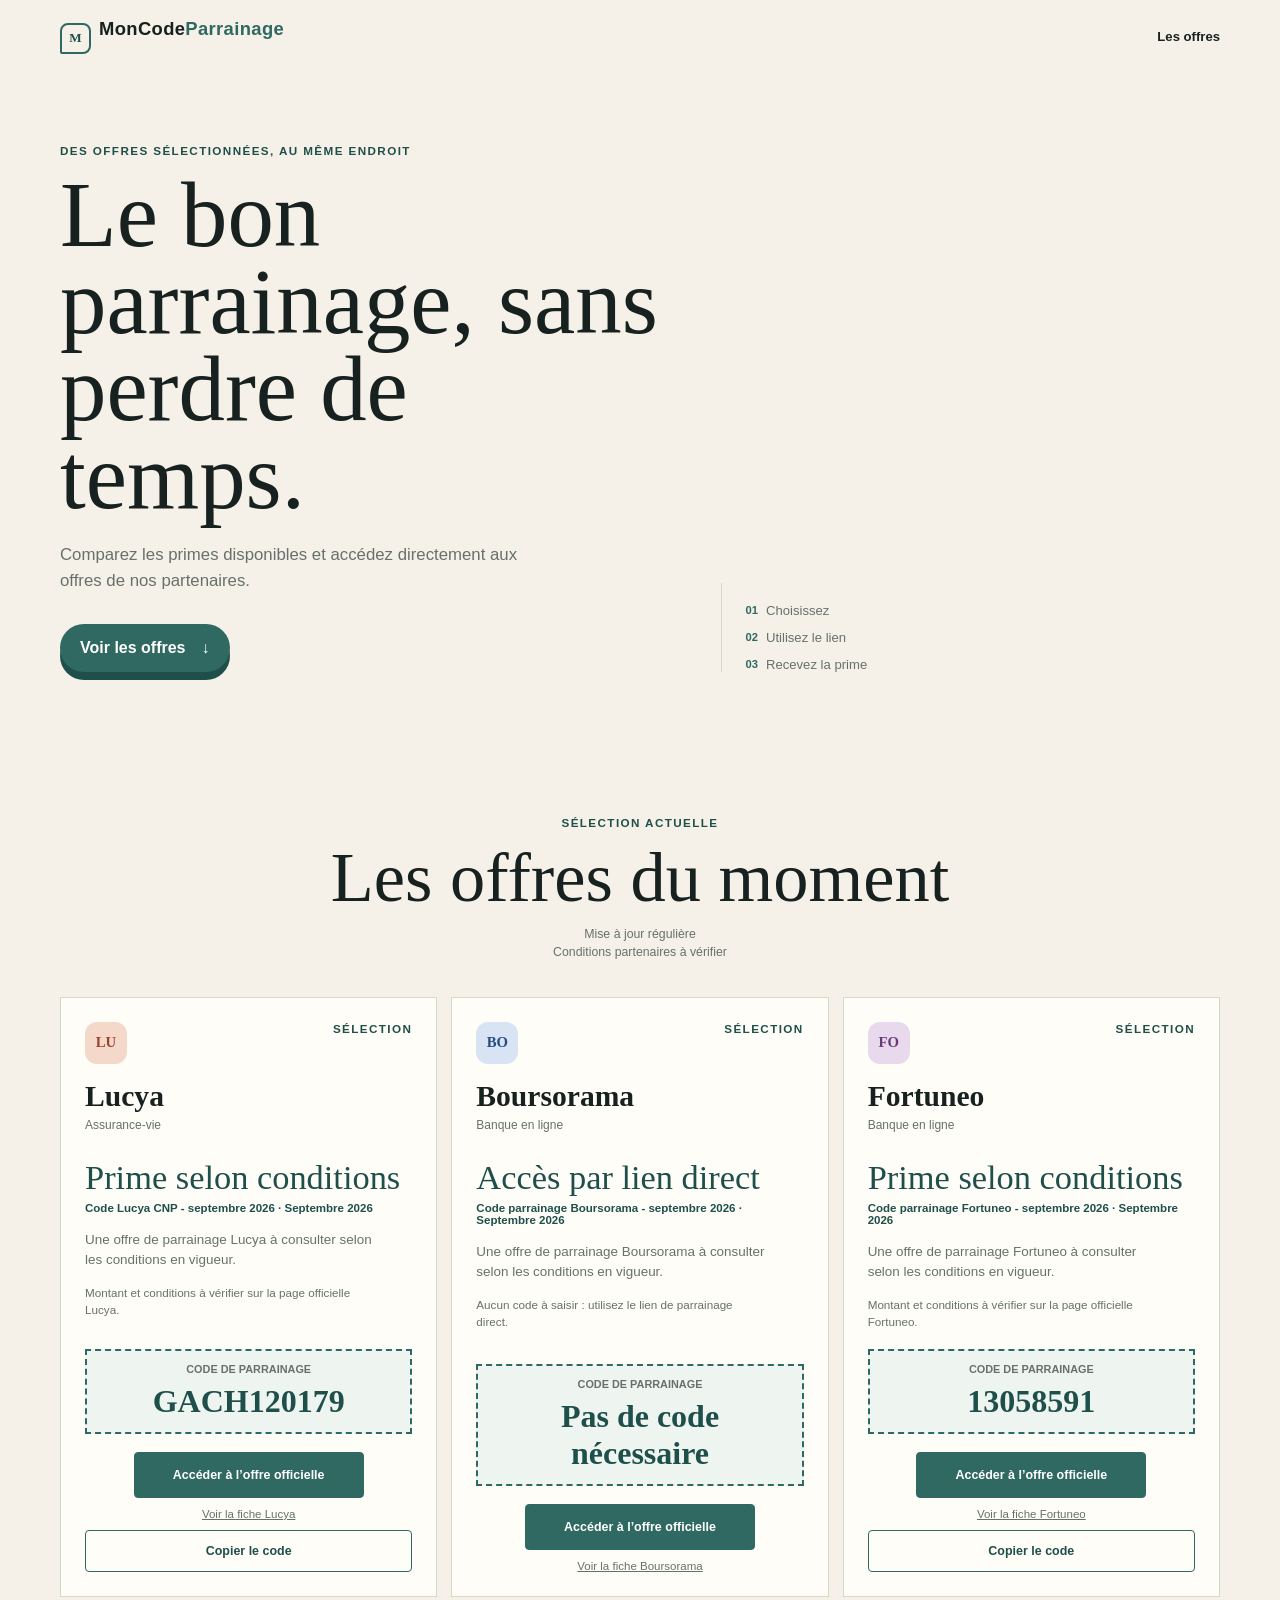
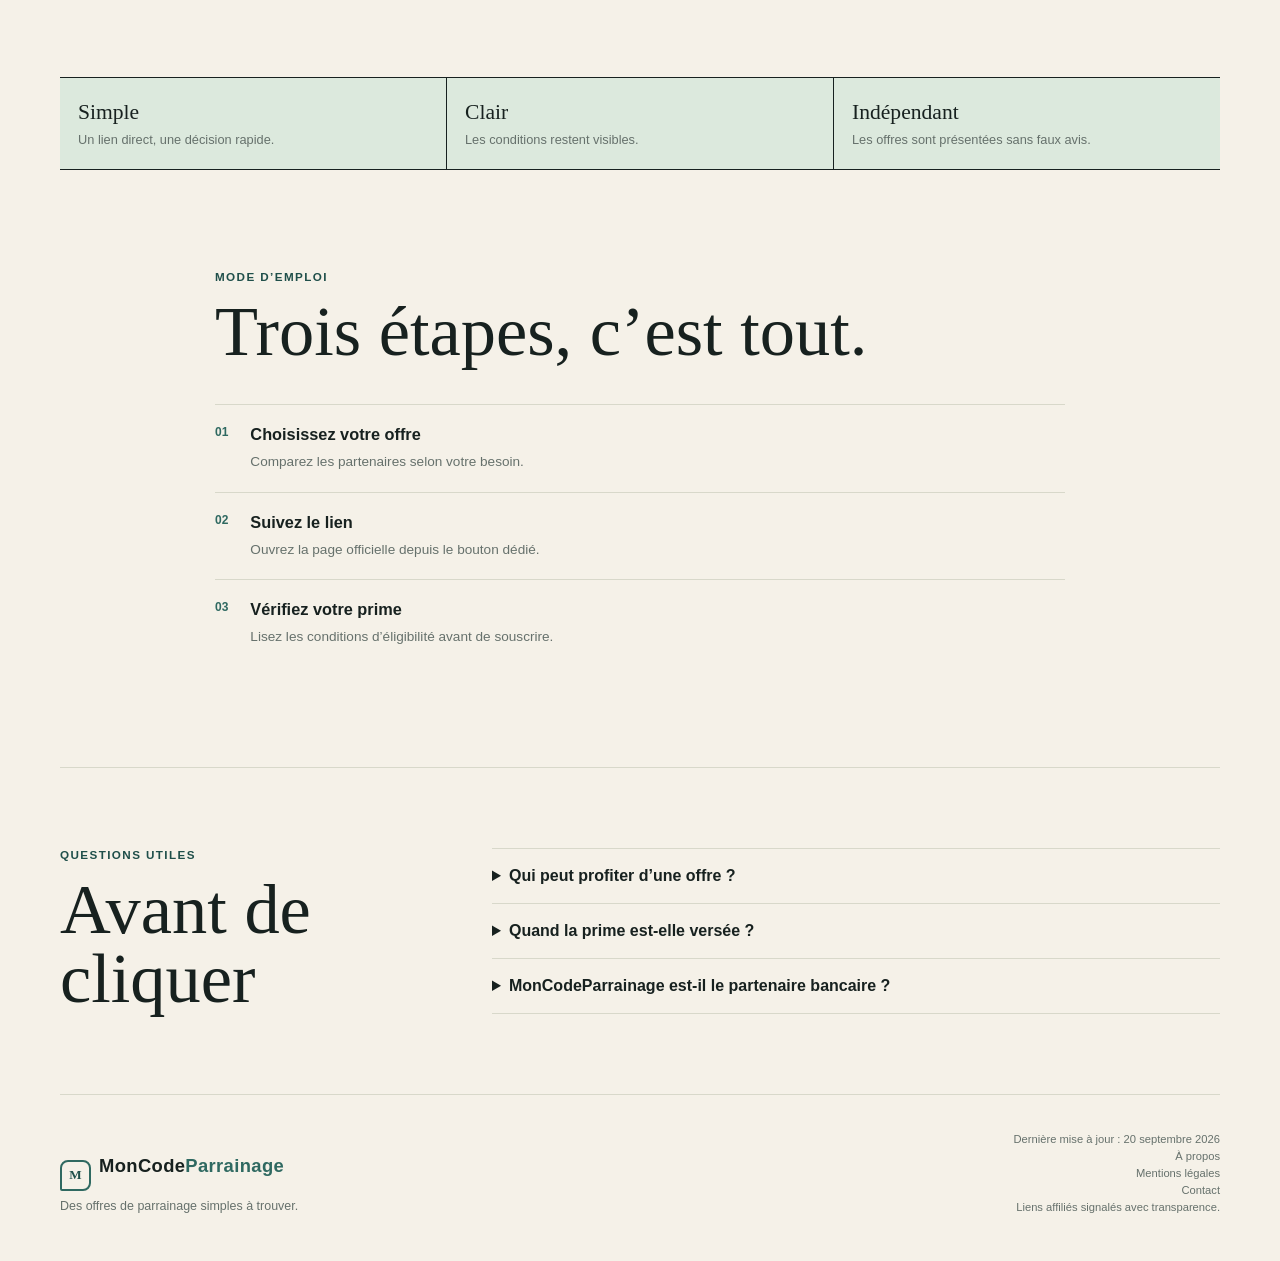
==== index.html @ 613544d9 "Initial version du site" ====
<!doctype html>
<html lang="fr">
  <head>
    <meta charset="utf-8">
    <meta name="viewport" content="width=device-width, initial-scale=1">
    <title>Parrainage bancaire : primes et offres de bienvenue | MonCodeParrainage</title>
    <meta name="description" content="Comparez les offres de parrainage bancaire disponibles : primes de bienvenue, liens et codes pour ouvrir votre compte auprès de partenaires sélectionnés.">
    <meta name="robots" content="index, follow">
    <meta name="theme-color" content="#f5f1e8">
    <link rel="canonical" href="https://moncodeparrainage.fr/">
    <meta property="og:type" content="website">
    <meta property="og:locale" content="fr_FR">
    <meta property="og:title" content="Parrainage bancaire : primes et offres de bienvenue">
    <meta property="og:description" content="Trouvez rapidement une offre de parrainage bancaire adaptée à votre projet.">
    <meta property="og:url" content="https://moncodeparrainage.fr/">
    <meta name="twitter:card" content="summary">
    <link rel="stylesheet" href="styles.css?v=2">
    <script type="module" src="script.js"></script>
  </head>
  <body>
    <header class="site-header">
      <a class="brand" href="./" aria-label="MonCodeParrainage, accueil">MonCode<span>Parrainage</span></a>
      <nav aria-label="Navigation principale"><a href="#offres">Les offres</a></nav>
    </header>

    <main>
      <section class="hero" aria-labelledby="page-title">
        <div class="hero__content">
          <p class="eyebrow">Des offres sélectionnées, au même endroit</p>
          <h1 id="page-title">Le bon parrainage, sans perdre de temps.</h1>
          <p class="hero__lead">Comparez les primes disponibles et accédez directement aux offres de nos partenaires.</p>
          <a class="button button--primary" href="#offres">Voir les offres <span aria-hidden="true">↓</span></a>
        </div>
        <div class="hero__path" aria-label="Fonctionnement en trois étapes">
          <span><b>01</b> Choisissez</span><span><b>02</b> Utilisez le lien</span><span><b>03</b> Recevez la prime</span>
        </div>
      </section>

      <section class="offers-section" id="offres" aria-labelledby="offers-title">
        <div class="section-heading"><div><p class="eyebrow">Sélection actuelle</p><h2 id="offers-title">Les offres du moment</h2></div><p class="section-heading__note">Mise à jour régulière<br>Conditions partenaires à vérifier</p></div>
        <div class="offers-grid" id="offers-list" aria-live="polite"></div>
        <noscript><p class="notice">Activez JavaScript pour afficher les offres disponibles.</p></noscript>
      </section>

      <section class="trust-strip" aria-label="Engagements de MonCodeParrainage">
        <div><strong>Simple</strong><span>Un lien direct, une décision rapide.</span></div><div><strong>Clair</strong><span>Les conditions restent visibles.</span></div><div><strong>Indépendant</strong><span>Les offres sont présentées sans faux avis.</span></div>
      </section>

      <section class="how-section" aria-labelledby="how-title"><p class="eyebrow">Mode d’emploi</p><h2 id="how-title">Trois étapes, c’est tout.</h2>
        <ol class="steps"><li><span>01</span><div><h3>Choisissez votre offre</h3><p>Comparez les partenaires selon votre besoin.</p></div></li><li><span>02</span><div><h3>Suivez le lien</h3><p>Ouvrez la page officielle depuis le bouton dédié.</p></div></li><li><span>03</span><div><h3>Vérifiez votre prime</h3><p>Lisez les conditions d’éligibilité avant de souscrire.</p></div></li></ol>
      </section>

      <section class="faq-section" aria-labelledby="faq-title"><div><p class="eyebrow">Questions utiles</p><h2 id="faq-title">Avant de cliquer</h2></div><div class="faq-list">
        <details><summary>Qui peut profiter d’une offre ?</summary><p>L’éligibilité dépend de chaque partenaire, du statut de nouveau client et des conditions de l’opération. Consultez toujours la page officielle.</p></details>
        <details><summary>Quand la prime est-elle versée ?</summary><p>Le délai et les étapes à respecter varient selon le partenaire. Les conditions officielles font foi.</p></details>
        <details><summary>MonCodeParrainage est-il le partenaire bancaire ?</summary><p>Non. MonCodeParrainage référence des liens de parrainage et peut percevoir une rémunération. La souscription s’effectue directement auprès du partenaire.</p></details>
      </div></section>
    </main>

    <footer class="site-footer"><div><a class="brand" href="./">MonCode<span>Parrainage</span></a><p>Des offres de parrainage simples à trouver.</p></div><div class="footer-meta"><span>Dernière mise à jour : <time datetime="2026-09-20">20 septembre 2026</time></span><a href="a-propos/">À propos</a><a href="mentions-legales/">Mentions légales</a><a href="contact/">Contact</a><span>Liens affiliés signalés avec transparence.</span></div></footer>
  </body>
</html>
---- styles.css ----
:root {
  --ink: #17211f;
  --muted: #66716c;
  --paper: #f5f1e8;
  --surface: #fffdf8;
  --line: #d8d8ca;
  --accent: #2f6961;
  --accent-dark: #1f4f4a;
  --mint: #dce9dd;
  --max-width: 1160px;
  font-family: "Trebuchet MS", "Segoe UI", sans-serif;
  color: var(--ink);
  background: var(--paper);
  font-synthesis: none;
}

* { box-sizing: border-box; }
html { scroll-behavior: smooth; }
body { margin: 0; background: var(--paper); }
a { color: inherit; }
.site-header, main > section, .site-footer { width: min(calc(100% - 40px), var(--max-width)); margin-inline: auto; }
.site-header { display: flex; align-items: center; justify-content: space-between; min-height: 72px; }
.brand { color: var(--ink); font-size: 1.15rem; font-weight: 800; letter-spacing: .02em; text-decoration: none; }
.brand::before { display: inline-grid; width: 27px; height: 27px; margin-right: 8px; place-items: center; border: 2px solid var(--accent); border-radius: 8px 8px 8px 2px; color: var(--accent-dark); content: "M"; font-family: Georgia, serif; font-size: .82rem; vertical-align: -7px; }
.brand span { color: var(--accent); }
nav a { font-size: .82rem; font-weight: 700; text-decoration: none; }
.eyebrow { margin: 0 0 14px; color: var(--accent-dark); font-size: .73rem; font-weight: 800; letter-spacing: .12em; text-transform: uppercase; }
h1, h2, h3, p { margin-top: 0; }
h1, h2 { font-family: Georgia, serif; font-weight: 400; letter-spacing: 0; }
h1 { max-width: 720px; margin-bottom: 22px; font-size: clamp(2.6rem, 10vw, 5.8rem); line-height: .94; }
h2 { margin-bottom: 0; font-size: clamp(2.25rem, 6vw, 4.4rem); line-height: .98; }
h3 { margin-bottom: 8px; font-size: 1.02rem; }
.hero { display: grid; gap: 50px; min-height: min(650px, calc(100vh - 72px)); align-content: center; padding-block: 72px 64px; }
.hero__lead { max-width: 470px; margin-bottom: 30px; color: var(--muted); font-size: 1.05rem; line-height: 1.55; }
.button { display: inline-flex; align-items: center; justify-content: center; min-height: 48px; padding: 0 20px; border: 0; border-radius: 999px; font-weight: 800; text-decoration: none; }
.button--primary { gap: 16px; color: #fff; background: var(--accent); box-shadow: 0 8px 0 var(--accent-dark); }
.button--primary:hover, .button--primary:focus-visible { background: var(--accent-dark); }
.button--primary:active { transform: translateY(3px); box-shadow: 0 5px 0 var(--accent-dark); }
.hero__path { display: flex; flex-wrap: wrap; gap: 12px 24px; padding-top: 20px; border-top: 1px solid var(--line); color: var(--muted); font-size: .82rem; }
.hero__path span { display: flex; gap: 8px; align-items: center; }
.hero__path b { color: var(--accent); font-size: .7rem; }
.offers-section { padding-block: 80px; }
.section-heading { display: flex; flex-direction: column; align-items: center; gap: 14px; margin-bottom: 30px; text-align: center; }
.section-heading__note { margin-bottom: 5px; color: var(--muted); font-size: .77rem; line-height: 1.45; text-align: center; }
.offers-grid { display: grid; gap: 14px; }
.offer-card { display: flex; min-height: 310px; flex-direction: column; align-items: stretch; justify-content: space-between; padding: 24px; background: var(--surface); border: 1px solid var(--line); text-align: left; }
.offer-card__top { display: flex; align-items: start; justify-content: space-between; gap: 16px; }
.offer-card__top { width: 100%; }
.offer-card__top > div { flex: 1; }
.partner-mark { display: inline-grid; width: 42px; height: 42px; margin-bottom: 16px; place-items: center; border-radius: 12px; background: var(--mint); color: var(--ink); font-family: Georgia, serif; font-size: .92rem; font-weight: 700; }
.partner-mark--lucya { background: #f4d8ca; color: #9c432f; }
.partner-mark--boursorama { background: #d8e4f4; color: #234d80; }
.partner-mark--fortuneo { background: #e8d9ed; color: #6b3b78; }
.offer-card__name { margin-bottom: 5px; font-family: Georgia, serif; font-size: 1.85rem; }
.offer-card__category { margin: 0; color: var(--muted); font-size: .75rem; }
.offer-card__number { margin: 28px 0 8px; color: var(--accent-dark); font-family: Georgia, serif; font-size: 2.15rem; line-height: 1; }
.offer-card__period { margin-bottom: 16px; color: var(--accent-dark); font-size: .72rem; font-weight: 800; }
.offer-card__description, .offer-card__conditions { max-width: 290px; color: var(--muted); font-size: .84rem; line-height: 1.5; }
.offer-card__conditions { margin-bottom: 18px; font-size: .73rem; }
.offer-card__code-panel { display: flex; width: 100%; min-height: 76px; flex-direction: column; align-items: center; justify-content: center; gap: 8px; margin: auto 0 18px; padding: 12px 14px; border: 2px dashed var(--accent); background: #eef5f0; text-align: center; }
.offer-card__code-label { color: var(--muted); font-size: .68rem; font-weight: 800; text-transform: uppercase; }
.offer-card__code { color: var(--accent-dark); font-family: Georgia, serif; font-size: clamp(1.35rem, 6vw, 2rem); text-align: center; overflow-wrap: anywhere; }
.offer-card__action { display: flex; width: min(100%, 230px); min-height: 46px; align-items: center; justify-content: center; margin-inline: auto; padding: 0 14px; border: 1px solid var(--accent); border-radius: 4px; background: var(--accent); color: #fff; font: inherit; font-size: .78rem; font-weight: 800; text-align: center; text-decoration: none; }
.offer-card__action:not([aria-disabled="true"]):hover, .offer-card__action:not([aria-disabled="true"]):focus-visible { background: var(--accent-dark); border-color: var(--accent-dark); }
.offer-card__action[aria-disabled="true"] { cursor: not-allowed; opacity: .55; }
.offer-card__details { display: block; margin-top: 10px; color: var(--muted); font-size: .72rem; text-align: center; }
.code-button { display: block; width: 100%; min-height: 42px; margin: 10px auto 0; padding: 5px 8px; border: 1px solid var(--accent); border-radius: 4px; background: transparent; color: var(--accent-dark); font: inherit; font-size: .78rem; font-weight: 800; text-decoration: none; cursor: pointer; }
.code-button:hover, .code-button:focus-visible { background: var(--accent); color: #fff; }
.notice { padding: 20px; border: 1px solid var(--line); color: var(--muted); }
.trust-strip { display: grid; gap: 1px; padding-block: 1px; background: var(--ink); }
.trust-strip > div { display: flex; flex-direction: column; gap: 7px; padding: 22px 18px; background: var(--mint); }
.trust-strip strong { font-family: Georgia, serif; font-size: 1.35rem; font-weight: 400; }
.trust-strip span { color: var(--muted); font-size: .8rem; }
.how-section { padding-block: 100px; }
.steps { display: grid; gap: 0; margin: 38px 0 0; padding: 0; list-style: none; }
.steps li { display: flex; gap: 22px; padding: 20px 0; border-top: 1px solid var(--line); }
.steps li > span { color: var(--accent); font-size: .75rem; font-weight: 800; }
.steps p { margin-bottom: 0; color: var(--muted); font-size: .85rem; line-height: 1.45; }
.faq-section { display: grid; gap: 40px; padding-block: 80px; border-top: 1px solid var(--line); }
.faq-list details { padding: 18px 0; border-top: 1px solid var(--line); }
.faq-list details:last-child { border-bottom: 1px solid var(--line); }
summary { cursor: pointer; font-weight: 800; }
.faq-list p { max-width: 560px; margin: 15px 0 2px; color: var(--muted); font-size: .88rem; line-height: 1.55; }
.detail-main { width: min(calc(100% - 40px), 780px); margin-inline: auto; padding-block: 74px 100px; }
.detail-article h1 { max-width: 760px; margin-bottom: 24px; font-size: clamp(2.7rem, 9vw, 5.6rem); }
.detail-article h2 { margin-top: 64px; margin-bottom: 22px; font-size: clamp(2rem, 5vw, 3.4rem); }
.detail-intro { max-width: 620px; margin-bottom: 36px; color: var(--muted); font-size: 1.08rem; line-height: 1.6; }
.code-hero { display: flex; flex-direction: column; gap: 13px; margin-block: 30px 18px; padding: 26px; border: 2px solid var(--accent); background: #eef5f0; }
.code-hero__label { margin: 0; color: var(--muted); font-size: .75rem; font-weight: 800; letter-spacing: .1em; text-transform: uppercase; }
.code-hero strong { color: var(--accent-dark); font-family: Georgia, serif; font-size: clamp(2.8rem, 14vw, 5.2rem); line-height: .92; text-align: center; white-space: nowrap; }
.code-hero span { color: var(--muted); font-size: .9rem; }
.code-hero button { width: fit-content; min-width: 190px; min-height: 50px; margin-inline: auto; padding-inline: 18px; border: 0; border-radius: 4px; background: var(--accent); color: #fff; font: inherit; font-weight: 800; cursor: pointer; }
.code-hero button:hover, .code-hero button:focus-visible { background: var(--accent-dark); }
.code-hero--link strong { font-size: clamp(2rem, 9vw, 4rem); }
.detail-cta { display: flex; width: fit-content; margin: 0 auto 18px; }
.update-note { color: var(--muted); font-size: .78rem; line-height: 1.5; }
.detail-steps { display: grid; gap: 0; margin: 0; padding: 0; list-style: none; counter-reset: detail-step; }
.detail-steps li { display: grid; grid-template-columns: 42px 1fr; gap: 14px; padding: 17px 0; border-top: 1px solid var(--line); color: var(--muted); line-height: 1.5; counter-increment: detail-step; }
.detail-steps li::before { color: var(--accent); content: counter(detail-step, decimal-leading-zero); font-size: .78rem; font-weight: 800; }
.detail-article > p:not(.eyebrow):not(.detail-intro):not(.update-note) { color: var(--muted); line-height: 1.7; }
.detail-faq { margin-top: 20px; }
.detail-faq h2 { margin-top: 0; }
.footer-meta a { text-decoration: none; }
.site-footer { display: flex; flex-direction: column; gap: 30px; padding-block: 38px 48px; border-top: 1px solid var(--line); }
.site-footer p { margin: 8px 0 0; color: var(--muted); font-size: .78rem; }
.footer-meta { display: flex; flex-direction: column; gap: 5px; color: var(--muted); font-size: .7rem; }
:focus-visible { outline: 3px solid var(--accent); outline-offset: 4px; }
@media (min-width: 700px) {
  .site-header, main > section, .site-footer { width: min(calc(100% - 80px), var(--max-width)); }
  .hero { grid-template-columns: 1.1fr .9fr; align-items: end; }
  .hero__path { align-self: end; flex-direction: column; padding: 20px 0 0 24px; border-top: 0; border-left: 1px solid var(--line); }
  .offers-grid { grid-template-columns: repeat(3, 1fr); }
  .trust-strip { grid-template-columns: repeat(3, 1fr); }
  .how-section { max-width: 850px; margin-inline: auto; }
  .faq-section { grid-template-columns: .7fr 1.3fr; }
  .site-footer { flex-direction: row; align-items: end; justify-content: space-between; }
  .footer-meta { text-align: right; }
  .detail-main { width: min(calc(100% - 80px), 780px); }
}
@media (prefers-reduced-motion: reduce) { html { scroll-behavior: auto; } *, *::before, *::after { transition-duration: .01ms !important; animation-duration: .01ms !important; } }
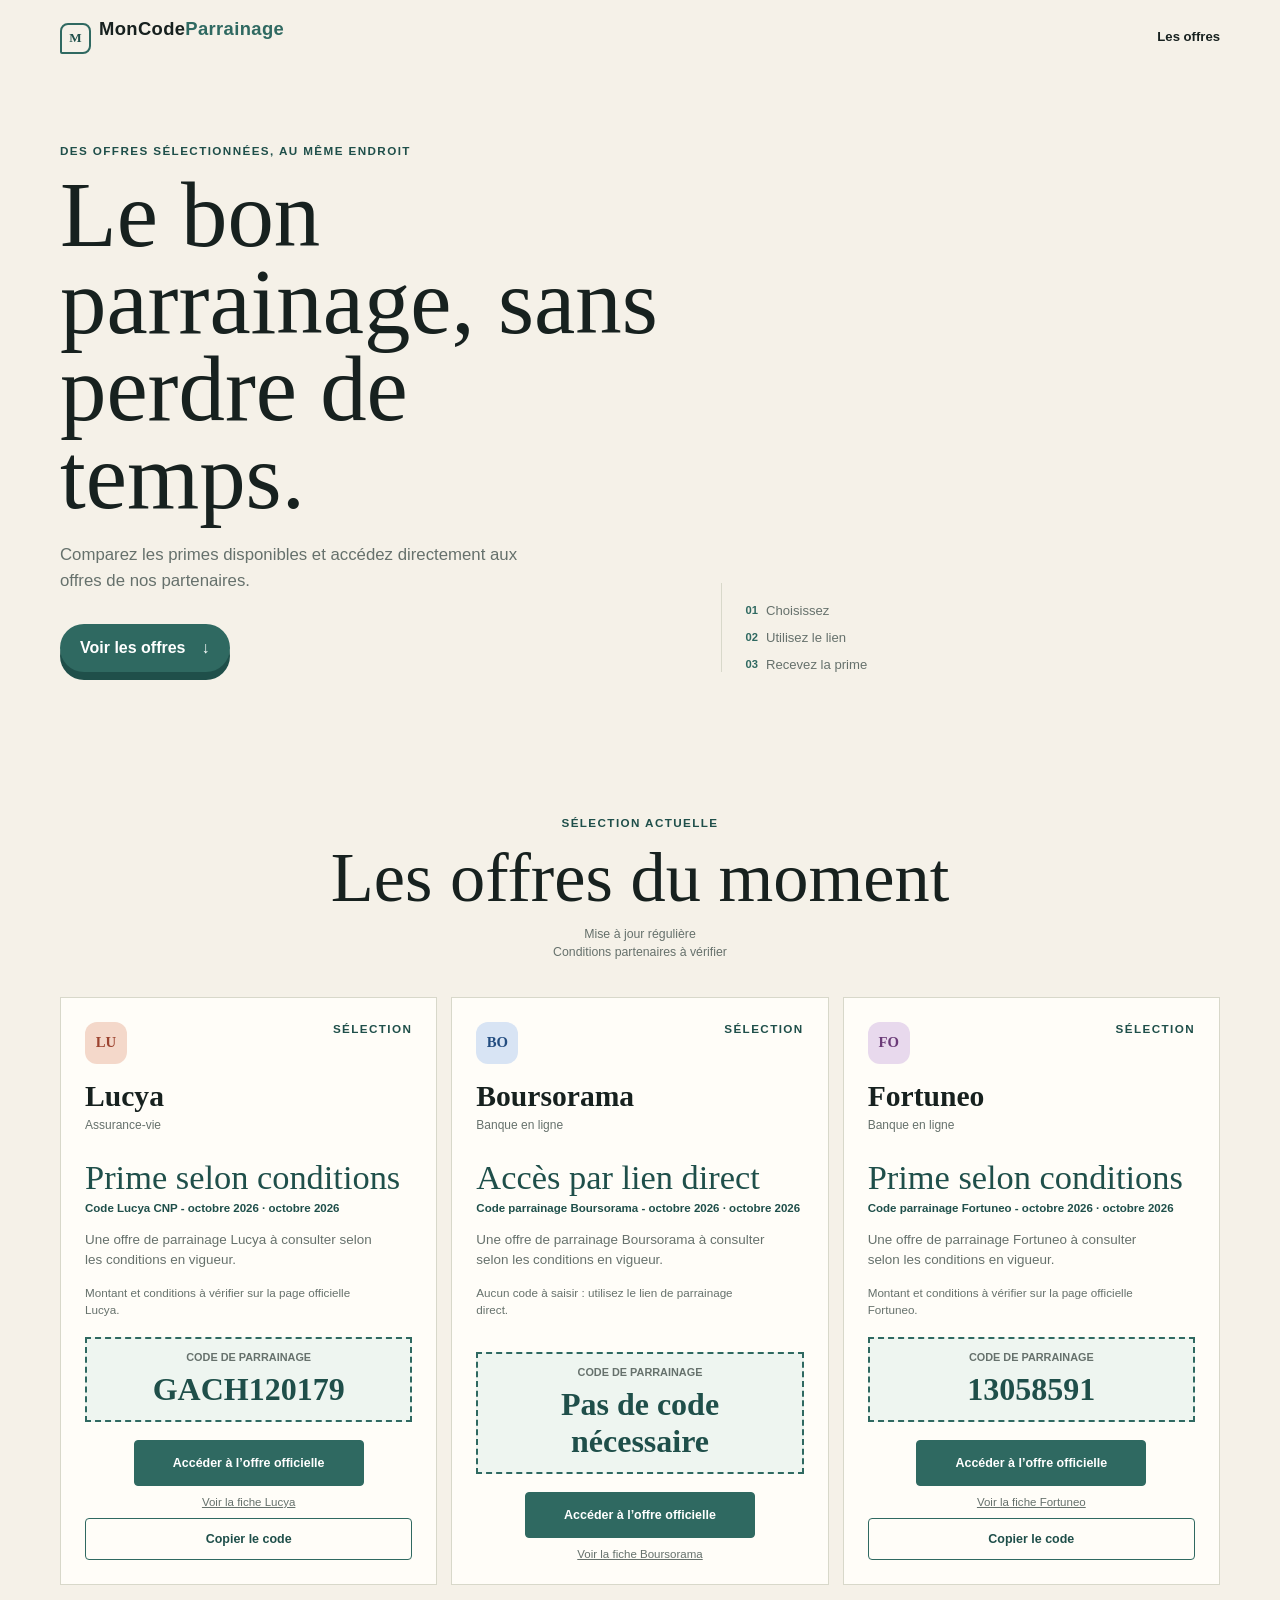
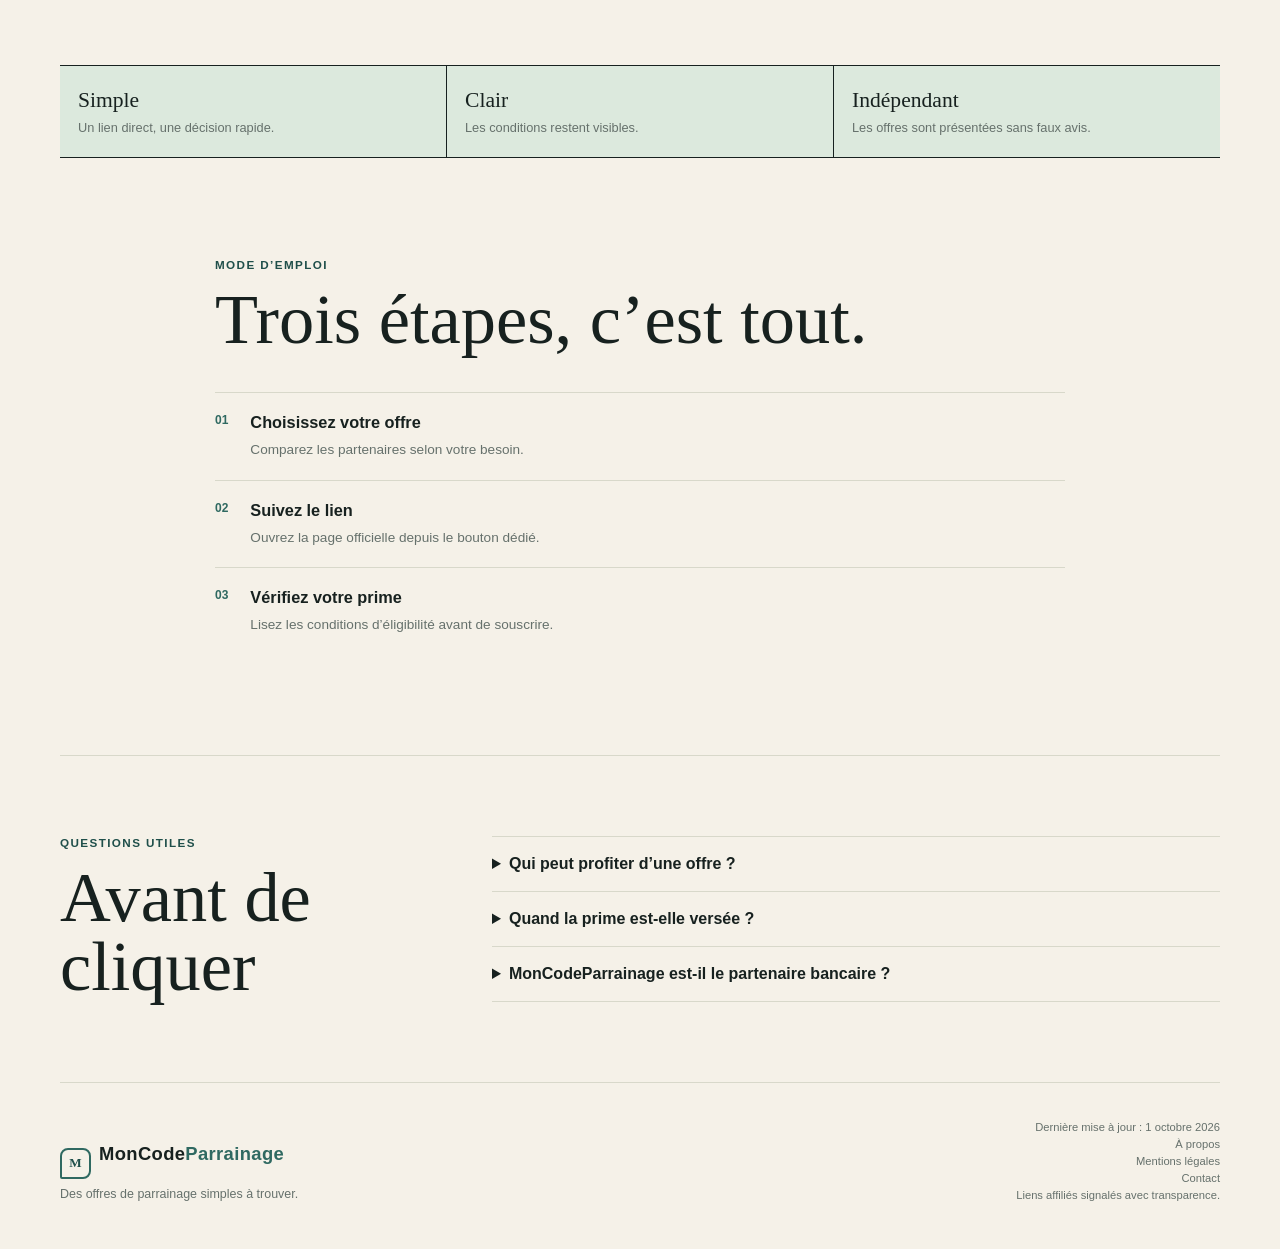
==== commit 791b7218: "chore: actualiser les dates des offres" ====
--- a/index.html
+++ b/index.html
@@ -57,6 +57,6 @@
       </div></section>
     </main>
 
-    <footer class="site-footer"><div><a class="brand" href="./">MonCode<span>Parrainage</span></a><p>Des offres de parrainage simples à trouver.</p></div><div class="footer-meta"><span>Dernière mise à jour : <time datetime="2026-09-20">20 septembre 2026</time></span><a href="a-propos/">À propos</a><a href="mentions-legales/">Mentions légales</a><a href="contact/">Contact</a><span>Liens affiliés signalés avec transparence.</span></div></footer>
+    <footer class="site-footer"><div><a class="brand" href="./">MonCode<span>Parrainage</span></a><p>Des offres de parrainage simples à trouver.</p></div><div class="footer-meta"><span>Dernière mise à jour : <time datetime="2026-10-01">1 octobre 2026</time></span><a href="a-propos/">À propos</a><a href="mentions-legales/">Mentions légales</a><a href="contact/">Contact</a><span>Liens affiliés signalés avec transparence.</span></div></footer>
   </body>
 </html>
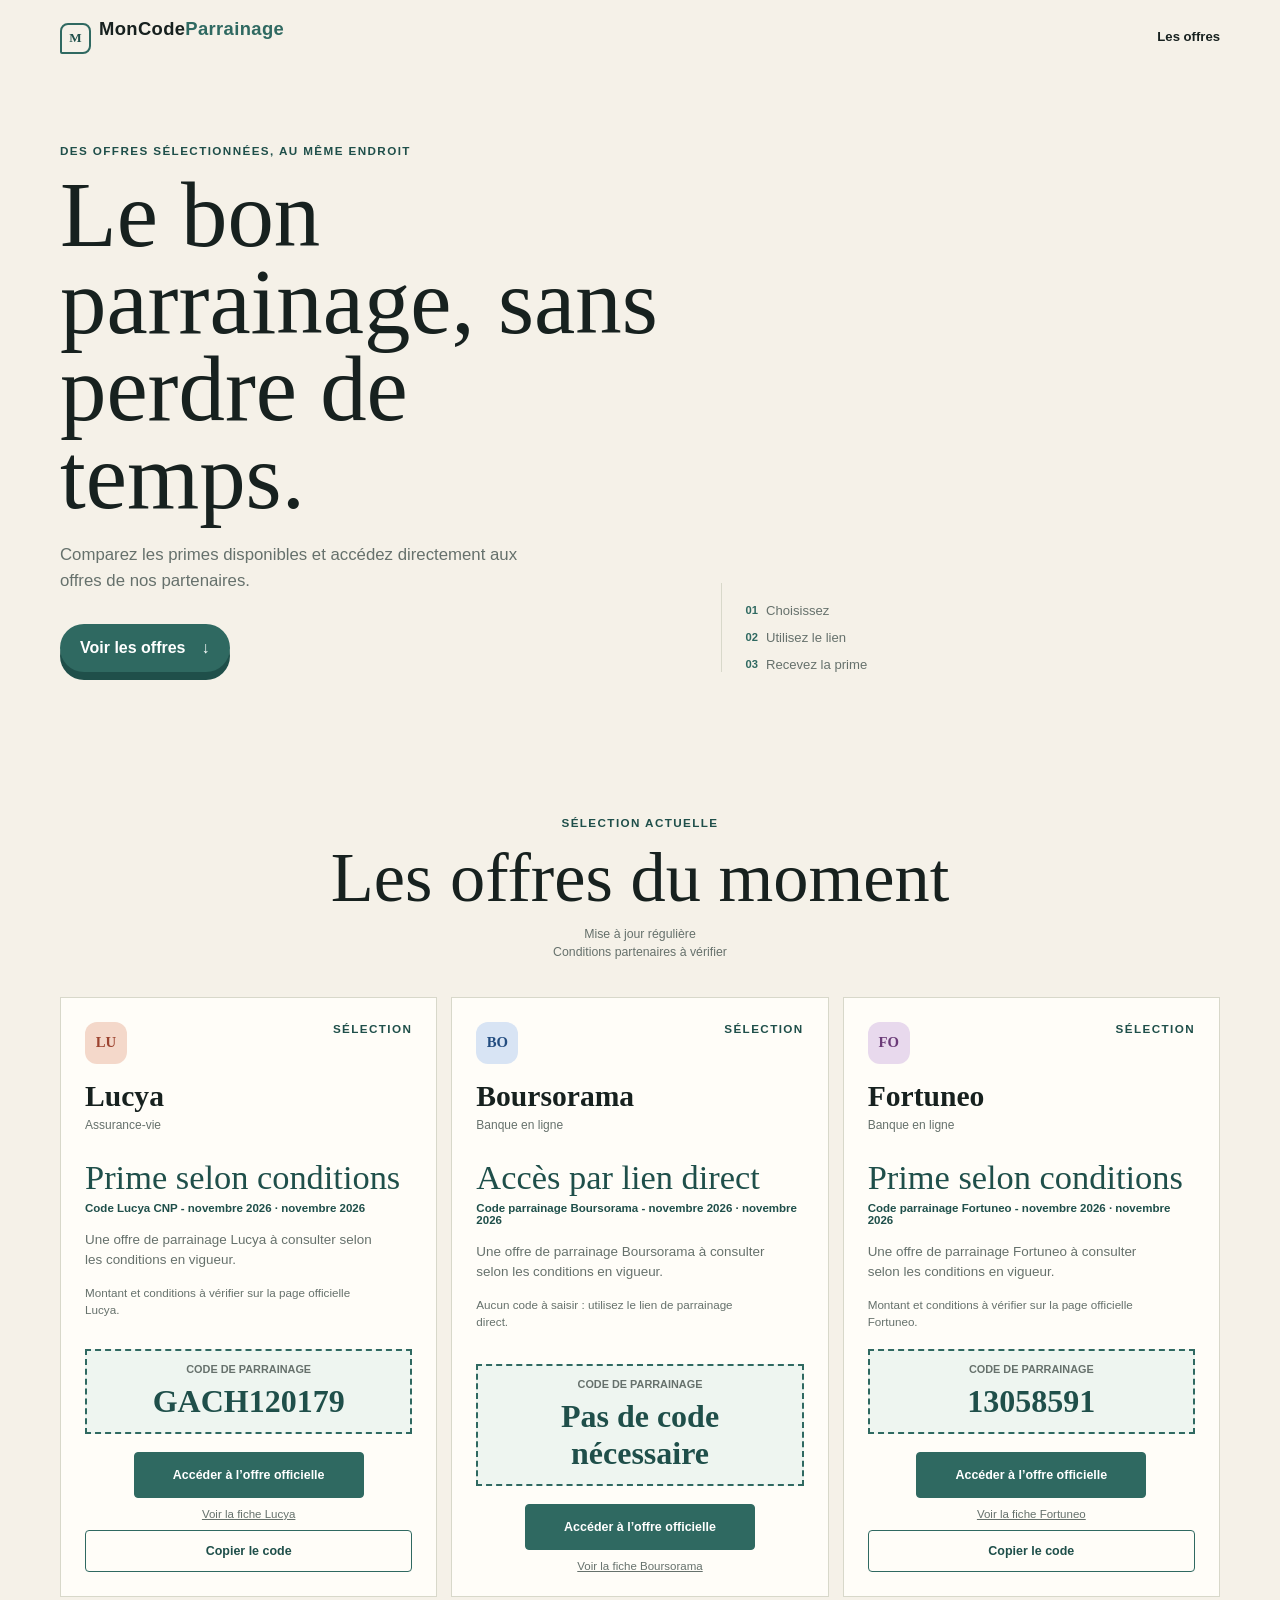
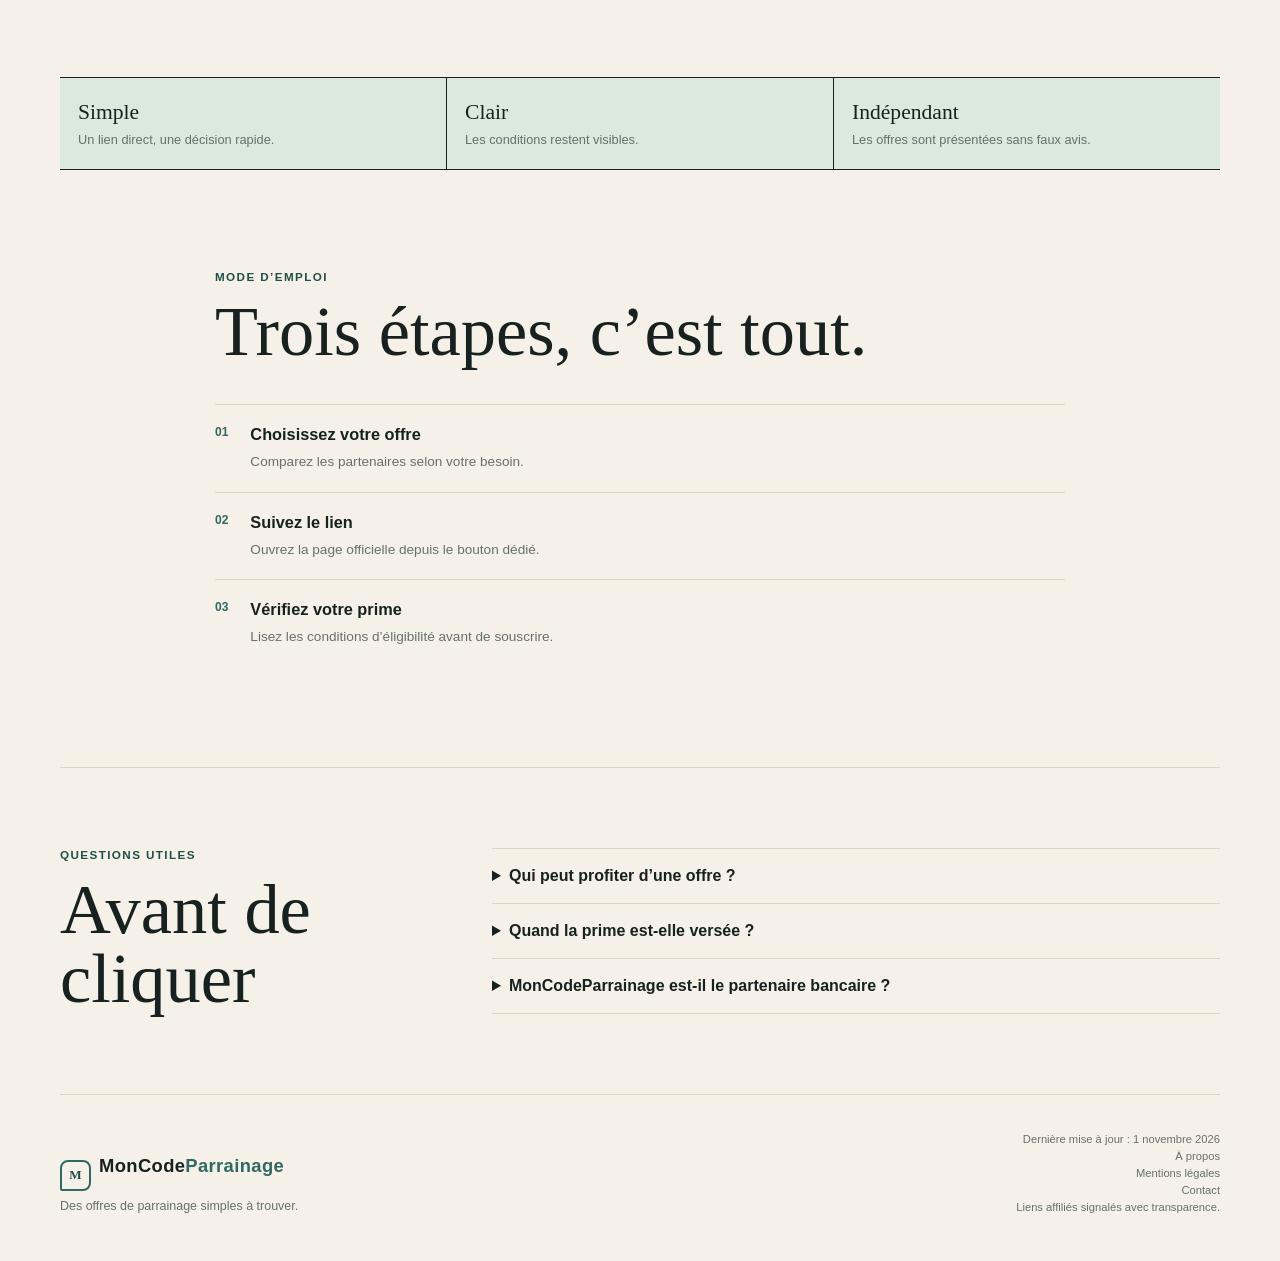
==== commit 5aa63ac3: "chore: actualiser les dates des offres" ====
--- a/index.html
+++ b/index.html
@@ -57,6 +57,6 @@
       </div></section>
     </main>
 
-    <footer class="site-footer"><div><a class="brand" href="./">MonCode<span>Parrainage</span></a><p>Des offres de parrainage simples à trouver.</p></div><div class="footer-meta"><span>Dernière mise à jour : <time datetime="2026-10-01">1 octobre 2026</time></span><a href="a-propos/">À propos</a><a href="mentions-legales/">Mentions légales</a><a href="contact/">Contact</a><span>Liens affiliés signalés avec transparence.</span></div></footer>
+    <footer class="site-footer"><div><a class="brand" href="./">MonCode<span>Parrainage</span></a><p>Des offres de parrainage simples à trouver.</p></div><div class="footer-meta"><span>Dernière mise à jour : <time datetime="2026-11-01">1 novembre 2026</time></span><a href="a-propos/">À propos</a><a href="mentions-legales/">Mentions légales</a><a href="contact/">Contact</a><span>Liens affiliés signalés avec transparence.</span></div></footer>
   </body>
 </html>
